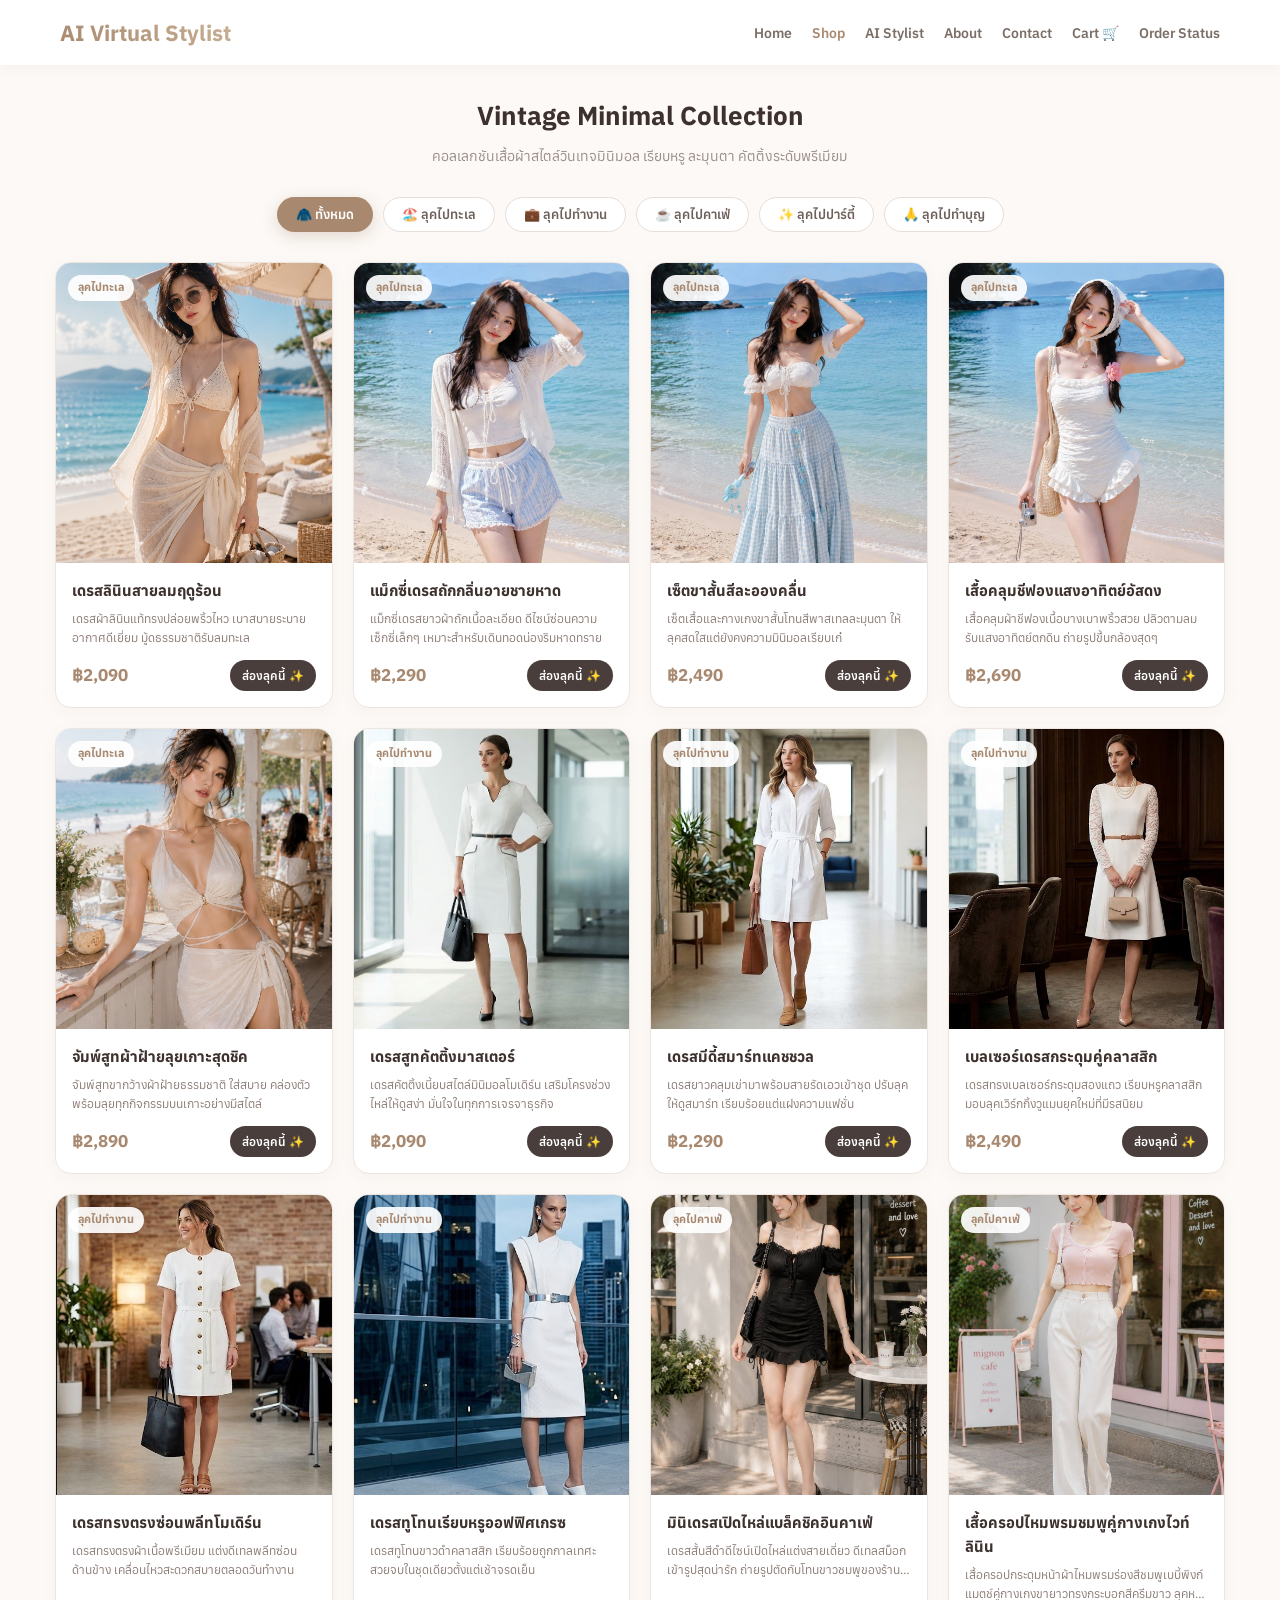
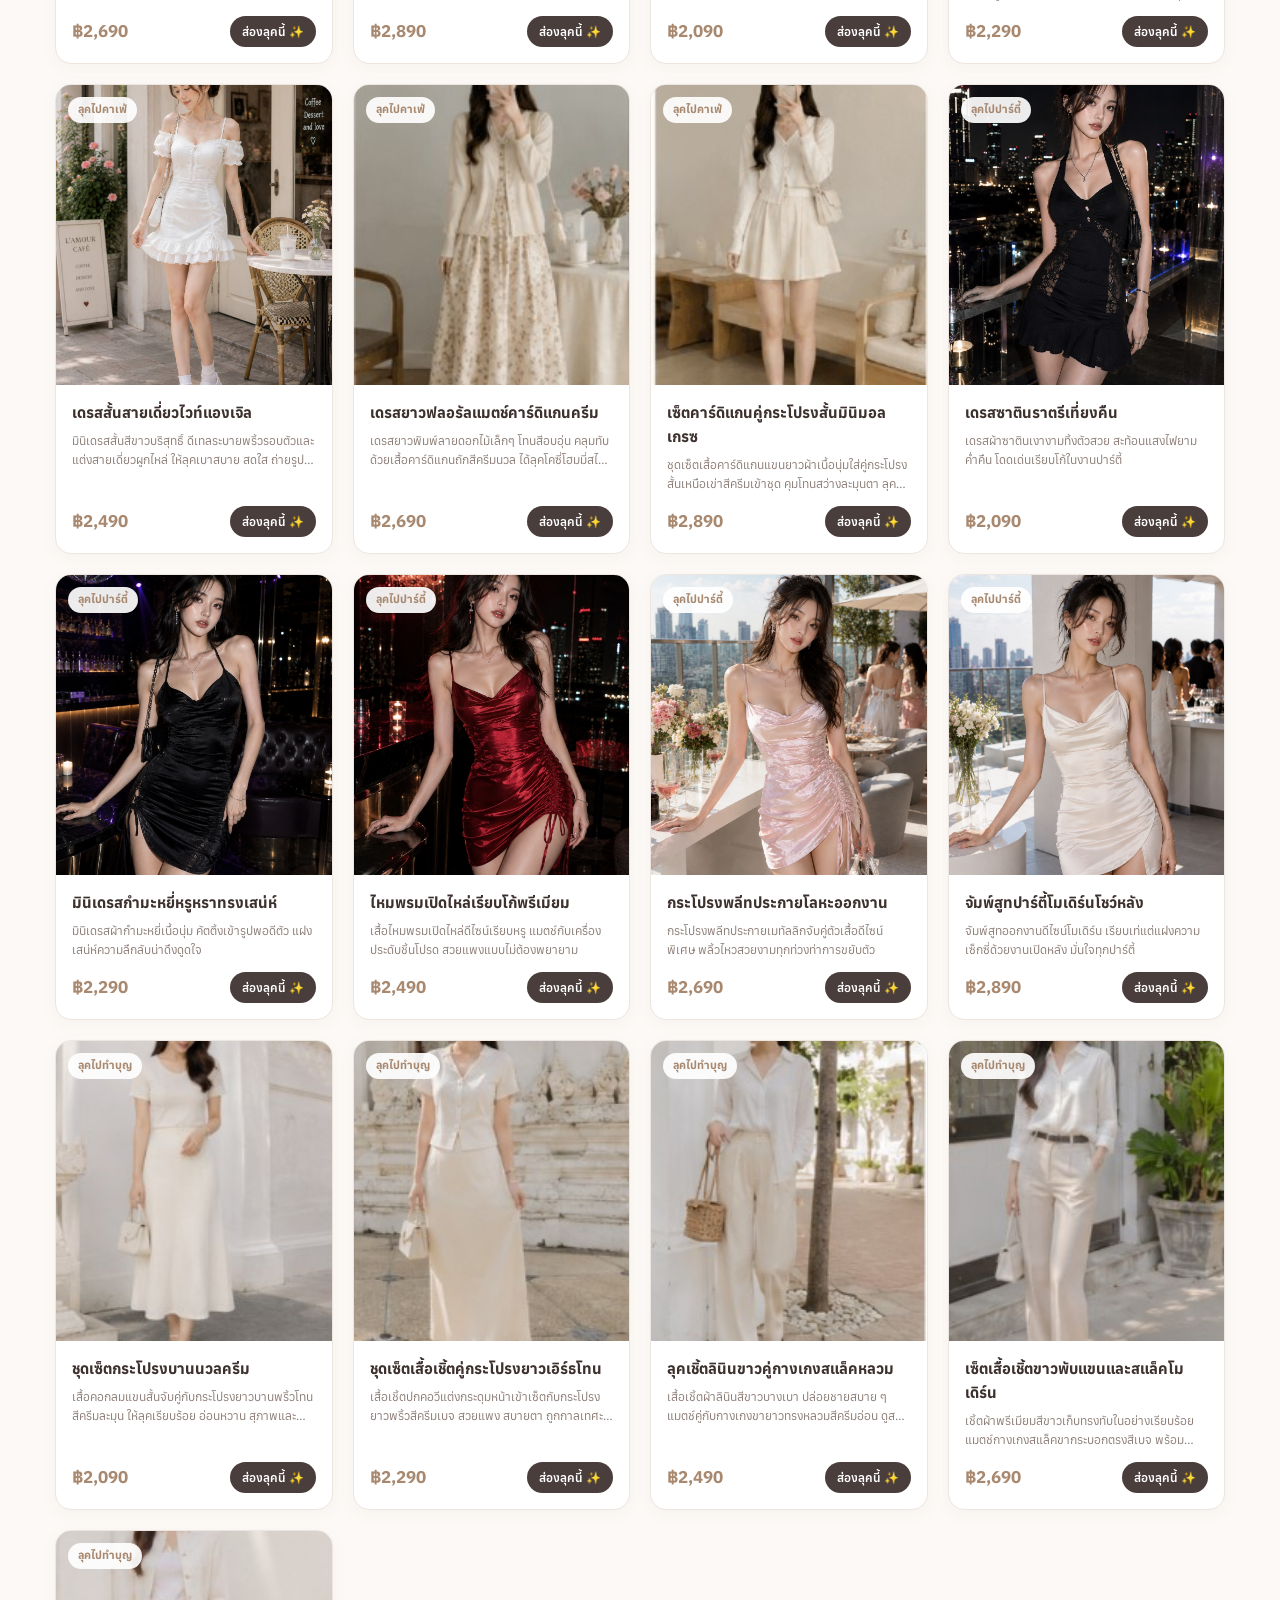
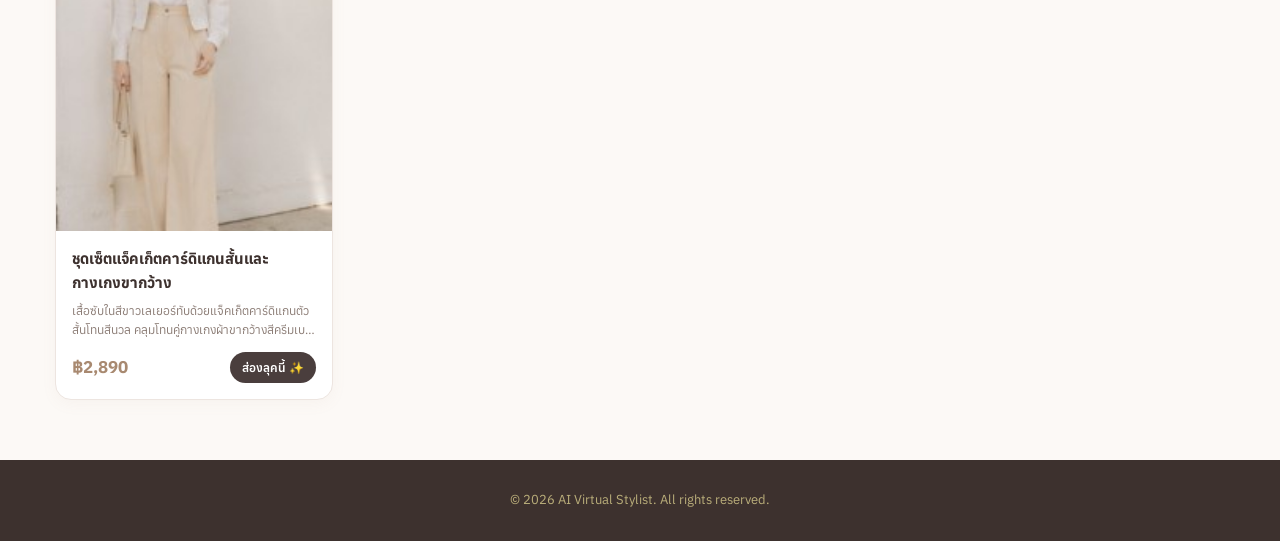
==== shop.html @ 6ca45128 "Add files via upload" ====
<!DOCTYPE html>
<html lang="th">
<head>
    <meta charset="UTF-8">
    <meta name="viewport" content="width=device-width, initial-scale=1.0">
    <title>Shop - AI Virtual Stylist</title>
    <link rel="preconnect" href="https://fonts.googleapis.com">
    <link rel="preconnect" href="https://fonts.gstatic.com" crossorigin>
    <link href="https://fonts.googleapis.com/css2?family=Anuphan:wght@300;400;500;600;700&display=swap" rel="stylesheet">
    <style>
        * { margin: 0; padding: 0; box-sizing: border-box; font-family: 'Anuphan', sans-serif; }
        body { background-color: #fcf9f6; color: #4a3e3d; line-height: 1.6; }
        a { text-decoration: none; color: inherit; }
        
        header { background-color: #ffffff; box-shadow: 0 2px 15px rgba(180,160,150,0.1); position: sticky; top: 0; z-index: 1000; }
        .navbar { max-width: 1200px; margin: 0 auto; display: flex; justify-content: space-between; align-items: center; padding: 15px 20px; }
        .logo { font-size: 22px; font-weight: 700; background: linear-gradient(45deg, #a88970, #c8b195); -webkit-background-clip: text; -webkit-text-fill-color: transparent; }
        .nav-links { display: flex; list-style: none; gap: 20px; align-items: center; }
        .nav-links a { font-weight: 600; font-size: 14px; color: #7a6e67; transition: color 0.2s; }
        .nav-links a:hover, .nav-links a.active { color: #a88970; }

        .container { max-width: 1200px; margin: 30px auto; padding: 0 15px; }
        .page-title { text-align: center; margin-bottom: 8px; font-size: 26px; font-weight: 700; color: #3d312e; }
        .page-subtitle { text-align: center; color: #9c8e87; margin-bottom: 30px; font-size: 14px; }

        /* --- CATEGORY BUTTONS --- */
        .category-tabs { display: flex; justify-content: center; gap: 10px; margin-bottom: 30px; flex-wrap: wrap; }
        .tab-btn { 
            background-color: #ffffff; border: 1px solid #e6ded9; padding: 8px 18px; border-radius: 30px; 
            font-size: 13px; font-weight: 600; color: #6e615c; cursor: pointer; transition: all 0.2s;
        }
        .tab-btn:hover, .tab-btn.active { background: #a88970; color: white; border-color: transparent; box-shadow: 0 4px 15px rgba(168,137,112,0.3); }

        /* --- PRODUCT GRID --- */
        .products-grid { display: grid; grid-template-columns: repeat(auto-fill, minmax(230px, 1fr)); gap: 20px; }
        
        .product-card { 
            background: #ffffff; border-radius: 16px; overflow: hidden; border: 1px solid #ede5e0; 
            box-shadow: 0 4px 15px rgba(168,137,112,0.06); transition: transform 0.2s; display: flex; flex-direction: column;
        }
        .product-card:hover { transform: translateY(-4px); }
        
        .product-img-holder { 
            width: 100%; height: 300px; display: flex; 
            align-items: center; justify-content: center; position: relative; overflow: hidden;
            background-color: #f5ede6;
        }
        .product-img-holder img { width: 100%; height: 100%; object-fit: cover; transition: transform 0.4s; }
        .product-card:hover .product-img-holder img { transform: scale(1.04); }
        
        .product-tag { position: absolute; top: 12px; left: 12px; background: rgba(255,255,255,0.92); padding: 4px 10px; border-radius: 15px; font-size: 11px; font-weight: 700; color: #a88970; }

        .product-info { padding: 16px; display: flex; flex-direction: column; flex-grow: 1; }
        .product-name { font-size: 15px; font-weight: 700; color: #3d312e; margin-bottom: 6px; }
        .product-desc { font-size: 12px; color: #8c7d76; margin-bottom: 15px; height: 36px; overflow: hidden; display: -webkit-box; -webkit-line-clamp: 2; -webkit-box-orient: vertical; }
        
        .product-meta { display: flex; justify-content: space-between; align-items: center; gap: 8px; margin-top: auto; }
        .product-price { font-size: 17px; font-weight: 700; color: #a88970; }
        .btn-buy { background: #4a3e3d; color: white; border: none; padding: 8px 12px; border-radius: 18px; font-size: 12px; font-weight: 600; cursor: pointer; transition: background 0.2s; }
        .btn-buy:hover { background: #a88970; }

        /* --- DETAILED MODAL POPUP --- */
        .modal-overlay {
            position: fixed; top: 0; left: 0; width: 100%; height: 100%;
            background: rgba(0,0,0,0.5); display: flex; justify-content: center;
            align-items: center; z-index: 2000; visibility: hidden; opacity: 0;
            transition: all 0.3s ease; padding: 15px;
        }
        .modal-overlay.active { visibility: visible; opacity: 1; }
        .modal-box {
            background: white; width: 100%; max-width: 800px; border-radius: 20px;
            overflow: hidden; box-shadow: 0 20px 50px rgba(0,0,0,0.2);
            position: relative; display: grid; grid-template-columns: 1fr 1fr;
        }
        @media (max-width: 768px) {
            .modal-box { grid-template-columns: 1fr; max-height: 85vh; overflow-y: auto; }
            .modal-img-area { height: 260px !important; }
        }
        .modal-img-area { width: 100%; height: 100%; min-height: 350px; background: #f5ede6; }
        .modal-img-area img { width: 100%; height: 100%; object-fit: cover; }
        .modal-content-area { padding: 25px; display: flex; flex-direction: column; justify-content: center; }
        .modal-close { position: absolute; top: 12px; right: 18px; font-size: 26px; cursor: pointer; color: #7a6e67; z-index: 10; background: rgba(255,255,255,0.7); width: 32px; height: 32px; border-radius: 50%; display: flex; align-items: center; justify-content: center; }
        .modal-close:hover { color: #a88970; background: white; }
        .modal-tag { display: inline-block; background: #fdf5ef; color: #a88970; font-weight: 700; padding: 4px 10px; border-radius: 15px; font-size: 11px; margin-bottom: 12px; width: fit-content; }
        .modal-title { font-size: 20px; font-weight: 700; color: #3d312e; margin-bottom: 12px; }
        .modal-full-desc { font-size: 13px; color: #6e615c; margin-bottom: 20px; line-height: 1.6; }
        .modal-price { font-size: 24px; font-weight: 700; color: #a88970; margin-bottom: 20px; }
        .btn-order { background: linear-gradient(45deg, #a88970, #c8b195); color: white; border: none; padding: 12px 25px; border-radius: 25px; font-weight: 700; cursor: pointer; text-align: center; font-size: 14px; }

        footer { background: #3d312e; color: #baae7a; text-align: center; padding: 30px 20px; margin-top: 60px; font-size: 13px; }
    </style>
</head>
<body>
    <header>
        <nav class="navbar">
            <div class="logo">AI Virtual Stylist</div>
            <ul class="nav-links">
                <li><a href="index.html">Home</a></li>
                <li><a href="shop.html" class="active">Shop</a></li>
                <li><a href="stylist.html">AI Stylist</a></li>
                <li><a href="about.html">About</a></li>
                <li><a href="contact.html">Contact</a></li>
                <li><a href="Cart.html">Cart 🛒</a></li>
                <li><a href="order-success.html">Order Status</a></li>
            </ul>
        </nav>
    </header>

    <div class="container">
        <h1 class="page-title">Vintage Minimal Collection</h1>
        <p class="page-subtitle">คอลเลกชันเสื้อผ้าสไตล์วินเทจมินิมอล เรียบหรู ละมุนตา คัตติ้งระดับพรีเมียม</p>

        <div class="category-tabs">
            <button class="tab-btn active" onclick="filterCategory('all', this)">🧥 ทั้งหมด</button>
            <button class="tab-btn" onclick="filterCategory('blazer', this)">🏖️ ลุคไปทะเล</button>
            <button class="tab-btn" onclick="filterCategory('dress', this)">💼 ลุคไปทำงาน</button>
            <button class="tab-btn" onclick="filterCategory('shirt', this)">☕ ลุคไปคาเฟ่</button>
            <button class="tab-btn" onclick="filterCategory('knitwear', this)">✨ ลุคไปปาร์ตี้</button>
            <button class="tab-btn" onclick="filterCategory('trousers', this)">🙏 ลุคไปทำบุญ</button>
        </div>

        <div class="products-grid" id="product-container"></div>
    </div>

    <!-- DETAIL MODAL OVERLAY -->
    <div class="modal-overlay" id="detail-modal" onclick="closeModal(event)">
        <div class="modal-box" onclick="event.stopPropagation()">
            <span class="modal-close" onclick="closeModal(event)">&times;</span>
            <div class="modal-img-area">
                <img id="modal-img" src="" alt="Product Image">
            </div>
            <div class="modal-content-area">
                <span class="modal-tag" id="modal-tag">Category</span>
                <h2 class="modal-title" id="modal-title">Product Name</h2>
                <p class="modal-full-desc" id="modal-desc">Detailed descriptions...</p>
                <div class="modal-price" id="modal-price">฿0.00</div>
                <button class="btn-order" id="modal-add-btn">ใส่ตะกร้าสินค้า ✨</button>
            </div>
        </div>
    </div>

    <footer><p>&copy; 2026 AI Virtual Stylist. All rights reserved.</p></footer>

    <script>
        // ภาพสำรองออนไลน์คุณภาพสูง (สำรองกรณีหาไฟล์ Local บน GitHub ไม่เจอ)
        const fallbackImages = {
            blazer: [
                "https://images.unsplash.com/photo-1515886657613-9f3515b0c78f?w=600&auto=format&fit=crop",
                "https://images.unsplash.com/photo-1496747611176-843222e1e57c?w=600&auto=format&fit=crop",
                "https://images.unsplash.com/photo-1509631179647-0177331693ae?w=600&auto=format&fit=crop",
                "https://images.unsplash.com/photo-1581044777550-4cfa60707c03?w=600&auto=format&fit=crop",
                "https://images.unsplash.com/photo-1485230895905-ec40ba36b9bc?w=600&auto=format&fit=crop"
            ],
            dress: [
                "https://images.unsplash.com/photo-1539109136881-3be0616acf4b?w=600&auto=format&fit=crop",
                "https://images.unsplash.com/photo-1572804013309-59a88b7e92f1?w=600&auto=format&fit=crop",
                "https://images.unsplash.com/photo-1490481651871-ab68de25d43d?w=600&auto=format&fit=crop",
                "https://images.unsplash.com/photo-1550639525-c97d455acf70?w=600&auto=format&fit=crop",
                "https://images.unsplash.com/photo-1502716119720-b23a93e5fe1b?w=600&auto=format&fit=crop"
            ],
            shirt: [
                "https://images.unsplash.com/photo-1534528741775-53994a69daeb?w=600&auto=format&fit=crop",
                "https://images.unsplash.com/photo-1524504388940-b1c1722653e1?w=600&auto=format&fit=crop",
                "https://images.unsplash.com/photo-1529139574466-a303027c1d8b?w=600&auto=format&fit=crop",
                "https://images.unsplash.com/photo-1492562080023-ab3db95bfbce?w=600&auto=format&fit=crop",
                "https://images.unsplash.com/photo-1517841905240-472988babdf9?w=600&auto=format&fit=crop"
            ],
            knitwear: [
                "https://images.unsplash.com/photo-1566174053879-31528523f8ae?w=600&auto=format&fit=crop",
                "https://images.unsplash.com/photo-1566206091558-7f218b696731?w=600&auto=format&fit=crop",
                "https://images.unsplash.com/photo-1516762689617-e1cffcef479d?w=600&auto=format&fit=crop",
                "https://images.unsplash.com/photo-1520591799316-6b30425429aa?w=600&auto=format&fit=crop",
                "https://images.unsplash.com/photo-1576995853123-5a10305d93c0?w=600&auto=format&fit=crop"
            ],
            trousers: [
                "https://images.unsplash.com/photo-1508427953056-b00b8d78ebf5?w=600&auto=format&fit=crop",
                "https://images.unsplash.com/photo-1541099649105-f69ad21f3246?w=600&auto=format&fit=crop",
                "https://images.unsplash.com/photo-1594633312681-425c7b97ccd1?w=600&auto=format&fit=crop",
                "https://images.unsplash.com/photo-1551803091-e20673f15770?w=600&auto=format&fit=crop",
                "https://images.unsplash.com/photo-1469334031218-e382a71b716b?w=600&auto=format&fit=crop"
            ]
        };

        const customImages = {
            blazer: ["img/beach1.jpg", "img/beach2.jpg", "img/beach3.jpg", "img/beach4.jpg", "img/beach5.jpg"],
            dress: ["img/work1.jpg", "img/work2.jpg", "img/work3.jpg", "img/work4.jpg", "img/work5.jpg"],
            shirt: ["img/cafe1.jpg", "img/cafe2.jpg", "img/cafe3.jpg", "img/cafe4.jpg", "img/cafe5.jpg"],
            knitwear: ["img/party1.jpg", "img/party2.jpg", "img/party3.jpg", "img/party4.jpg", "img/party5.jpg"],
            trousers: ["img/merit1.jpg", "img/merit2.jpg", "img/merit3.jpg", "img/merit4.jpg", "img/merit5.jpg"]
        };

        const detailedProductsConfig = {
            blazer: [
                { name: "เดรสลินินสายลมฤดูร้อน", desc: "เดรสผ้าลินินแท้ทรงปล่อยพริ้วไหว เบาสบายระบายอากาศดีเยี่ยม มู้ดธรรมชาติรับลมทะเล", price: 2090 },
                { name: "แม็กซี่เดรสถักกลิ่นอายชายหาด", desc: "แม็กซี่เดรสยาวผ้าถักเนื้อละเอียด ดีไซน์ซ่อนความเซ็กซี่เล็กๆ เหมาะสำหรับเดินทอดน่องริมหาดทราย", price: 2290 },
                { name: "เซ็ตขาสั้นสีละอองคลื่น", desc: "เซ็ตเสื้อและกางเกงขาสั้นโทนสีพาสเทลละมุนตา ให้ลุคสดใสแต่ยังคงความมินิมอลเรียบเก๋", price: 2490 },
                { name: "เสื้อคลุมชีฟองแสงอาทิตย์อัสดง", desc: "เสื้อคลุมผ้าชีฟองเนื้อบางเบาพริ้วสวย ปลิวตามลมรับแสงอาทิตย์ตกดิน ถ่ายรูปขึ้นกล้องสุดๆ", price: 2690 },
                { name: "จัมพ์สูทผ้าฝ้ายลุยเกาะสุดชิค", desc: "จัมพ์สูทขากว้างผ้าฝ้ายธรรมชาติ ใส่สบาย คล่องตัว พร้อมลุยทุกกิจกรรมบนเกาะอย่างมีสไตล์", price: 2890 }
            ],
            dress: [
                { name: "เดรสสูทคัตติ้งมาสเตอร์", desc: "เดรสคัตติ้งเนี้ยบสไตล์มินิมอลโมเดิร์น เสริมโครงช่วงไหล่ให้ดูสง่า มั่นใจในทุกการเจรจาธุรกิจ", price: 2090 },
                { name: "เดรสมีดี้สมาร์ทแคชชวล", desc: "เดรสยาวคลุมเข่ามาพร้อมสายรัดเอวเข้าชุด ปรับลุคให้ดูสมาร์ท เรียบร้อยแต่แฝงความแฟชั่น", price: 2290 },
                { name: "เบลเซอร์เดรสกระดุมคู่คลาสสิก", desc: "เดรสทรงเบลเซอร์กระดุมสองแถว เรียบหรูคลาสสิก มอบลุคเวิร์กกิ้งวูแมนยุคใหม่ที่มีรสนิยม", price: 2490 },
                { name: "เดรสทรงตรงซ่อนพลีทโมเดิร์น", desc: "เดรสทรงตรงผ้าเนื้อพรีเมียม แต่งดีเทลพลีทซ่อนด้านข้าง เคลื่อนไหวสะดวกสบายตลอดวันทำงาน", price: 2690 },
                { name: "เดรสทูโทนเรียบหรูออฟฟิศเกรซ", desc: "เดรสทูโทนขาวดำคลาสสิก เรียบร้อยถูกกาลเทศะ สวยจบในชุดเดียวตั้งแต่เช้าจรดเย็น", price: 2890 }
            ],
            shirt: [
                { name: "มินิเดรสเปิดไหล่แบล็คชิคอินคาเฟ่", desc: "เดรสสั้นสีดำดีไซน์เปิดไหล่แต่งสายเดี่ยว ดีเทลสม็อกเข้ารูปสุดน่ารัก ถ่ายรูปตัดกับโทนขาวชมพูของร้านกาแฟได้อย่างมีเสน่ห์", price: 2090 },
                { name: "เสื้อครอปไหมพรมชมพูคู่กางเกงไวท์ลินิน", desc: "เสื้อครอปกระดุมหน้าผ้าไหมพรมร่องสีชมพูเบบี้พิงก์ แมตช์คู่กางเกงขายาวทรงกระบอกสีครีมขาว ลุคหวานซ่อนเปรี้ยวสไตล์เกาหลี", price: 2290 },
                { name: "เดรสสั้นสายเดี่ยวไวท์แองเจิล", desc: "มินิเดรสสั้นสีขาวบริสุทธิ์ ดีเทลระบายพริ้วรอบตัวและแต่งสายเดี่ยวผูกไหล่ ให้ลุคเบาสบาย สดใส ถ่ายรูปสวยขึ้นกล้องทุกมุม", price: 2490 },
                { name: "เดรสยาวฟลอรัลแมตช์คาร์ดิแกนครีม", desc: "เดรสยาวพิมพ์ลายดอกไม้เล็กๆ โทนสีอบอุ่น คลุมทับด้วยเสื้อคาร์ดิแกนถักสีครีมนวล ได้ลุคโคซี่โฮมมี่สไตล์วินเทจหวานๆ", price: 2690 },
                { name: "เซ็ตคาร์ดิแกนคู่กระโปรงสั้นมินิมอลเกรซ", desc: "ชุดเซ็ตเสื้อคาร์ดิแกนแขนยาวผ้าเนื้อนุ่มใส่คู่กระโปรงสั้นเหนือเข่าสีครีมเข้าชุด คุมโทนสว่างละมุนตา ลุคลูกคุณหนูไปฮอปปิ้งคาเฟ่", price: 2890 }
            ],
            knitwear: [
                { name: "เดรสซาตินราตรีเที่ยงคืน", desc: "เดรสผ้าซาตินเงางามทิ้งตัวสวย สะท้อนแสงไฟยามค่ำคืน โดดเด่นเรียบโก้ในงานปาร์ตี้", price: 2090 },
                { name: "มินิเดรสกำมะหยี่หรูหราทรงเสน่ห์", desc: "มินิเดรสผ้ากำมะหยี่เนื้อนุ่ม คัตติ้งเข้ารูปพอดีตัว แฝงเสน่ห์ความลึกลับน่าดึงดูดใจ", price: 2290 },
                { name: "ไหมพรมเปิดไหล่เรียบโก้พรีเมียม", desc: "เสื้อไหมพรมเปิดไหล่ดีไซน์เรียบหรู แมตช์กับเครื่องประดับชิ้นโปรด สวยแพงแบบไม่ต้องพยายาม", price: 2490 },
                { name: "กระโปรงพลีทประกายโลหะออกงาน", desc: "กระโปรงพลีทประกายเมทัลลิกจับคู่ตัวเสื้อดีไซน์พิเศษ พลิ้วไหวสวยงามทุกท่วงท่าการขยับตัว", price: 2690 },
                { name: "จัมพ์สูทปาร์ตี้โมเดิร์นโชว์หลัง", desc: "จัมพ์สูทออกงานดีไซน์โมเดิร์น เรียบเท่แต่แฝงความเซ็กซี่ด้วยงานเปิดหลัง มั่นใจทุกปาร์ตี้", price: 2890 }
            ],
            trousers: [
                { name: "ชุดเซ็ตกระโปรงบานนวลครีม", desc: "เสื้อคอกลมแขนสั้นจับคู่กับกระโปรงยาวบานพริ้วโทนสีครีมละมุน ให้ลุคเรียบร้อย อ่อนหวาน สุภาพและเรียบโก้", price: 2090 },
                { name: "ชุดเซ็ตเสื้อเชิ้ตคู่กระโปรงยาวเอิร์ธโทน", desc: "เสื้อเชิ้ตปกคอวีแต่งกระดุมหน้าเข้าเซ็ตกับกระโปรงยาวพริ้วสีครีมเบจ สวยแพง สบายตา ถูกกาลเทศะสไตล์มินิมอล", price: 2290 },
                { name: "ลุคเชิ้ตลินินขาวคู่กางเกงสแล็คหลวม", desc: "เสื้อเชิ้ตผ้าลินินสีขาวบางเบา ปล่อยชายสบาย ๆ แมตช์คู่กับกางเกงขายาวทรงหลวมสีครีมอ่อน ดูสงบ เรียบง่าย มีสไตล์", price: 2490 },
                { name: "เซ็ตเสื้อเชิ้ตขาวพับแขนและสแล็คโมเดิร์น", desc: "เชิ้ตผ้าพรีเมียมสีขาวเก็บทรงทับในอย่างเรียบร้อย แมตช์กางเกงสแล็คขากระบอกตรงสีเบจ พร้อมเข็มขัดเส้นเล็กดูสมาร์ท", price: 2690 },
                { name: "ชุดเซ็ตแจ็คเก็ตคาร์ดิแกนสั้นและกางเกงขากว้าง", desc: "เสื้อซับในสีขาวเลเยอร์ทับด้วยแจ็คเก็ตคาร์ดิแกนตัวสั้นโทนสีนวล คลุมโทนคู่กางเกงผ้าขากว้างสีครีมเบจ นุ่มนวล ชวนมอง", price: 2890 }
            ]
        };

        const container = document.getElementById('product-container');
        let allProducts = [];
        const categoryNames = { blazer: 'ลุคไปทะเล', dress: 'ลุคไปทำงาน', shirt: 'ลุคไปคาเฟ่', knitwear: 'ลุคไปปาร์ตี้', trousers: 'ลุคไปทำบุญ' };

        Object.keys(detailedProductsConfig).forEach(catKey => {
            const productsList = detailedProductsConfig[catKey];
            const imgList = customImages[catKey];
            const fallbacks = fallbackImages[catKey];

            productsList.forEach((prod, index) => {
                const product = {
                    id: `${catKey}_${index + 1}`,
                    category: catKey,
                    categoryName: categoryNames[catKey],
                    name: prod.name,
                    desc: prod.desc,
                    rawPrice: prod.price,
                    price: `฿${prod.price.toLocaleString()}`,
                    img: imgList[index],
                    fallbackImg: fallbacks[index]
                };
                allProducts.push(product);
            });
        });

        function addToCart(product) {
            let cart = JSON.parse(localStorage.getItem('cart')) || [];
            const existingIndex = cart.findIndex(item => item.name === product.name);
            if (existingIndex > -1) {
                cart[existingIndex].quantity += 1;
            } else {
                cart.push({ ...product, quantity: 1 });
            }
            localStorage.setItem('cart', JSON.stringify(cart));
            alert(`เพิ่ม "${product.name}" ลงในตะกร้าเรียบร้อยแล้วค่ะ! 🛒`);
        }

        function renderProducts(products) {
            container.innerHTML = '';
            products.forEach(p => {
                const card = document.createElement('div');
                card.classList.add('product-card');
                
                const safeName = p.name.replace(/'/g, "\\'");
                const safeDesc = p.desc.replace(/'/g, "\\'");
                
                card.innerHTML = `
                    <div class="product-img-holder">
                        <img src="${p.img}" alt="${p.name}" onerror="this.onerror=null; this.src='${p.fallbackImg}'" loading="lazy">
                        <span class="product-tag">${p.categoryName}</span>
                    </div>
                    <div class="product-info">
                        <div class="product-name">${p.name}</div>
                        <div class="product-desc">${p.desc}</div>
                        <div class="product-meta">
                            <span class="product-price">${p.price}</span>
                            <button class="btn-buy" onclick="openModal('${safeName}', '${p.categoryName}', '${safeDesc}', ${p.rawPrice}, '${p.img}', '${p.fallbackImg}')">ส่องลุคนี้ ✨</button>
                        </div>
                    </div>
                `;
                container.appendChild(card);
            });
        }

        renderProducts(allProducts);

        function filterCategory(category, element) {
            const buttons = document.querySelectorAll('.tab-btn');
            buttons.forEach(btn => btn.classList.remove('active'));
            element.classList.add('active');

            if (category === 'all') {
                renderProducts(allProducts);
            } else {
                const filtered = allProducts.filter(p => p.category === category);
                renderProducts(filtered);
            }
        }

        const modal = document.getElementById('detail-modal');
        function openModal(name, tag, desc, rawPrice, img, fallbackImg) {
            document.getElementById('modal-title').innerText = name;
            document.getElementById('modal-tag').innerText = tag;
            document.getElementById('modal-desc').innerHTML = desc + "<br><br>🤎 <b>คำแนะนำจากสไตลิสต์:</b> คอลเลกชันนี้เน้นโทนเอิร์ธโทนและสีคลีนมินิมอล แนะนำให้แมตช์เลเยอร์ร่วมกับกระเป๋าหรือรองเท้าสีคุมโทน เพื่อให้คอมพลีตลุคออกมาสวยเป๊ะ ถ่ายภาพขึ้นกล้องที่สุดค่ะ";
            document.getElementById('modal-price').innerText = `฿${rawPrice.toLocaleString()}`;
            
            const modalImg = document.getElementById('modal-img');
            modalImg.src = img;
            modalImg.onerror = function() {
                this.onerror = null;
                this.src = fallbackImg;
            };
            
            const addBtn = document.getElementById('modal-add-btn');
            addBtn.onclick = function() {
                addToCart({ name, price: rawPrice, img: modalImg.src, tag });
                closeModal();
            };

            modal.classList.add('active');
        }

        function closeModal(event) {
            modal.classList.remove('active');
        }
    </script>
</body>
</html>
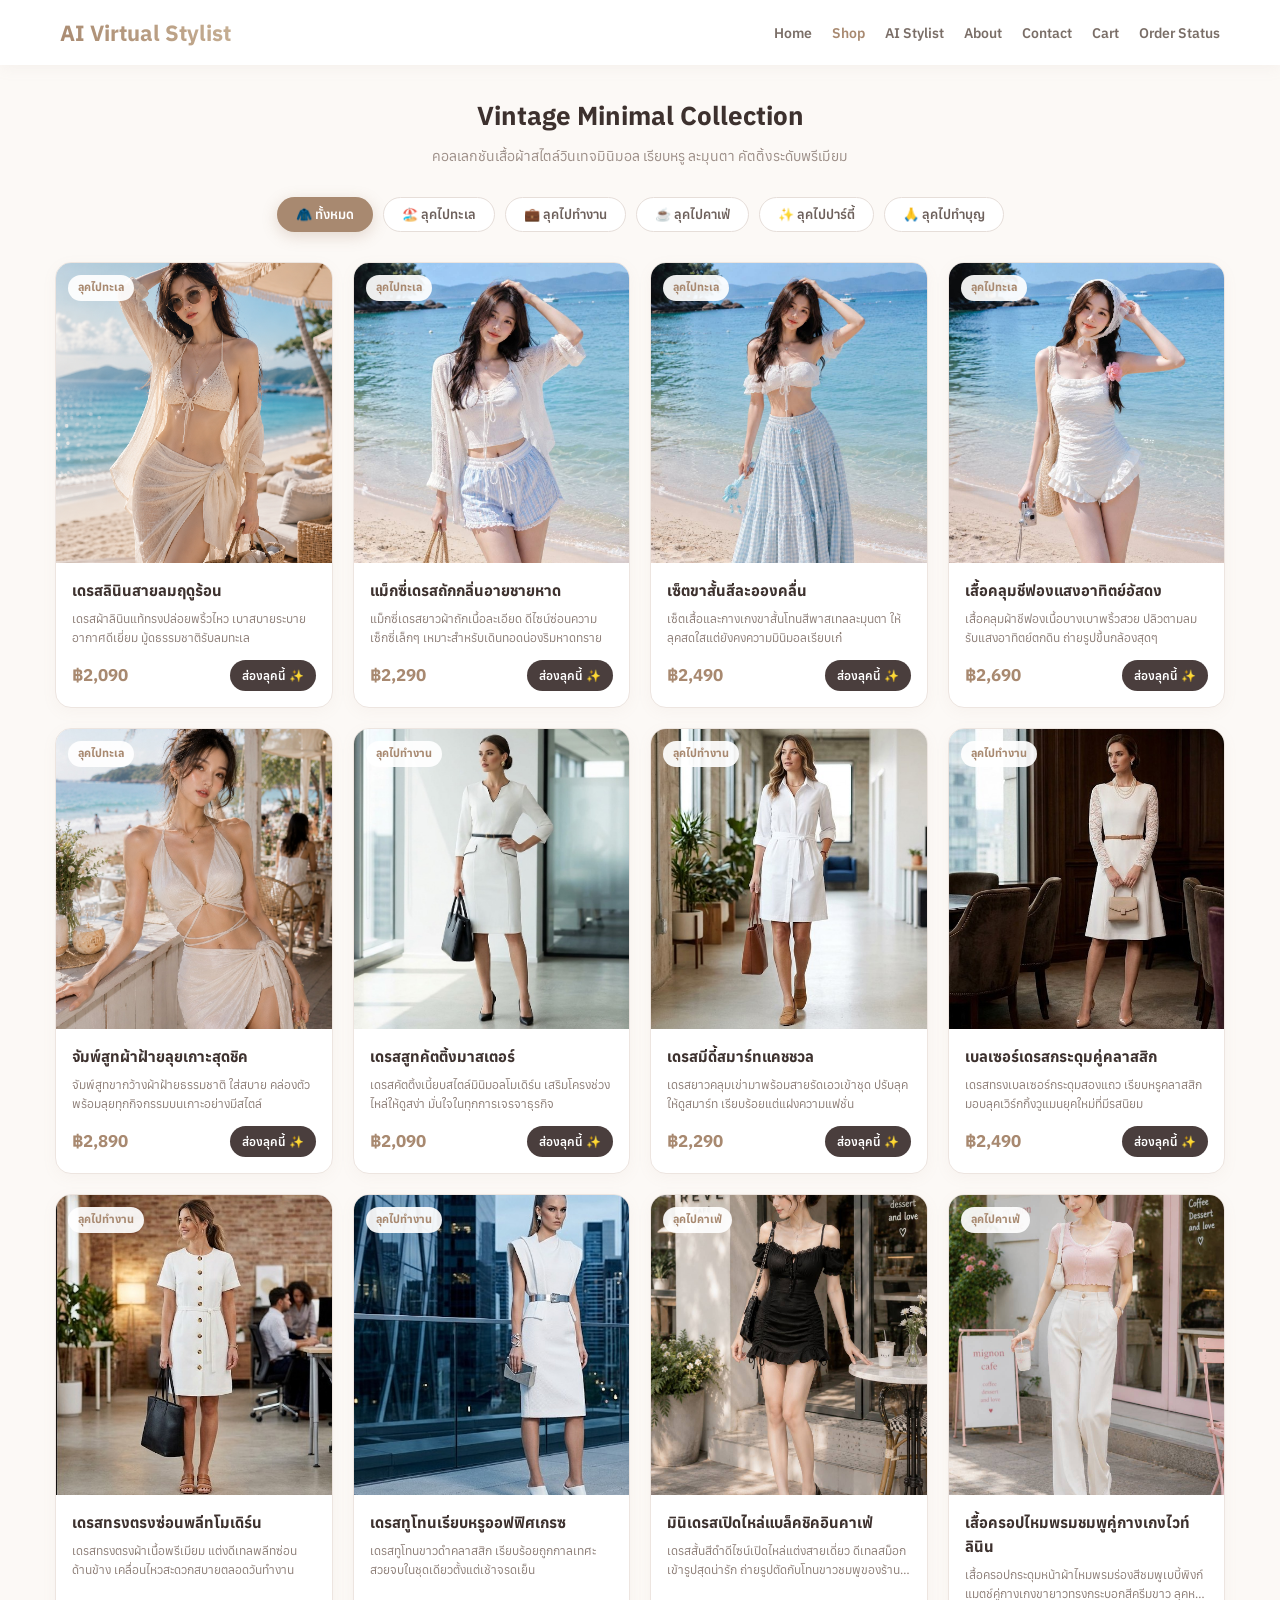
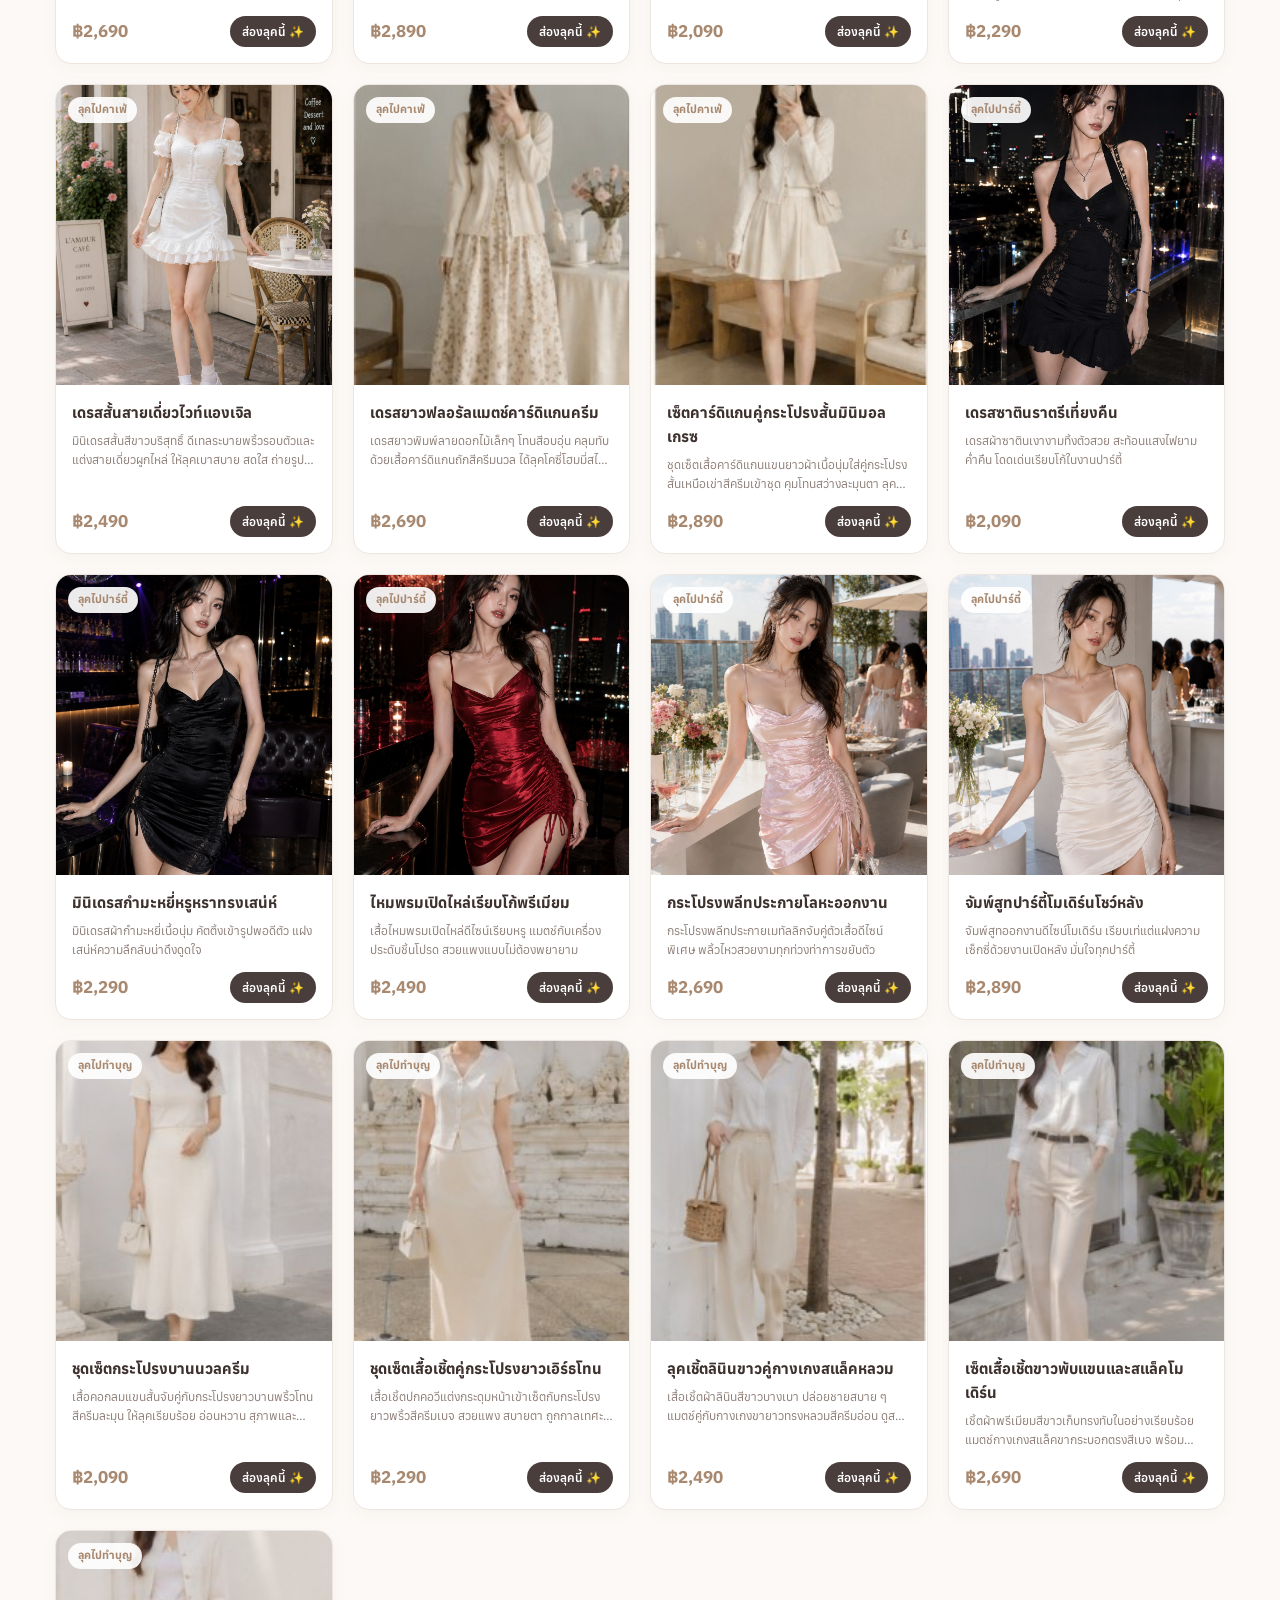
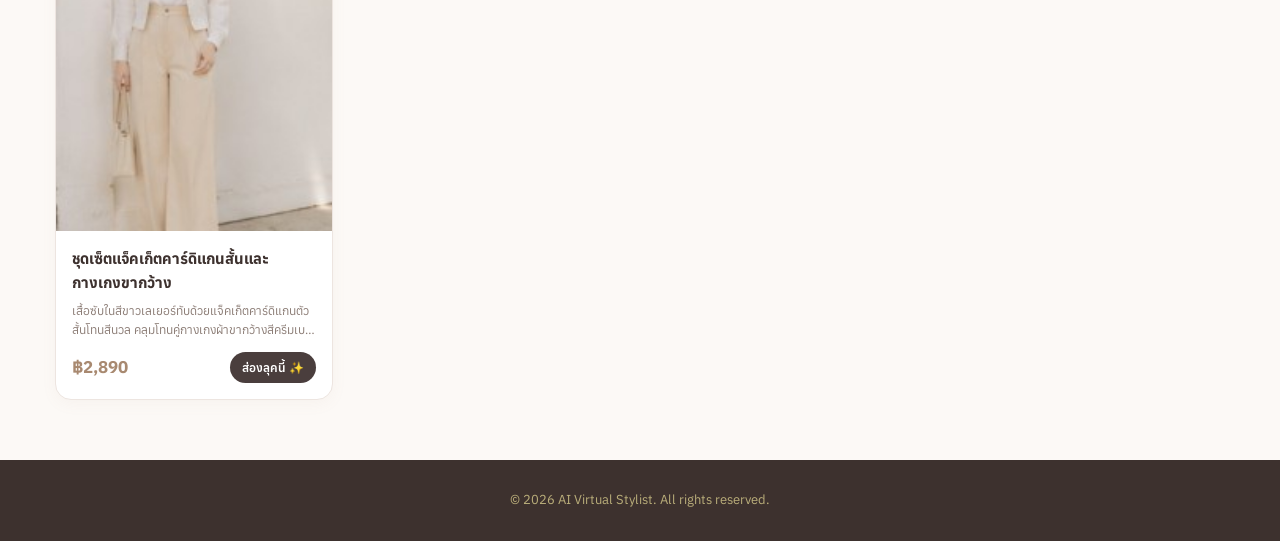
==== commit ba141712: "Add files via upload" ====
--- a/shop.html
+++ b/shop.html
@@ -100,7 +100,7 @@
                 <li><a href="stylist.html">AI Stylist</a></li>
                 <li><a href="about.html">About</a></li>
                 <li><a href="contact.html">Contact</a></li>
-                <li><a href="Cart.html">Cart 🛒</a></li>
+                <li><a href="Cart.html">Cart </a></li>
                 <li><a href="order-success.html">Order Status</a></li>
             </ul>
         </nav>
